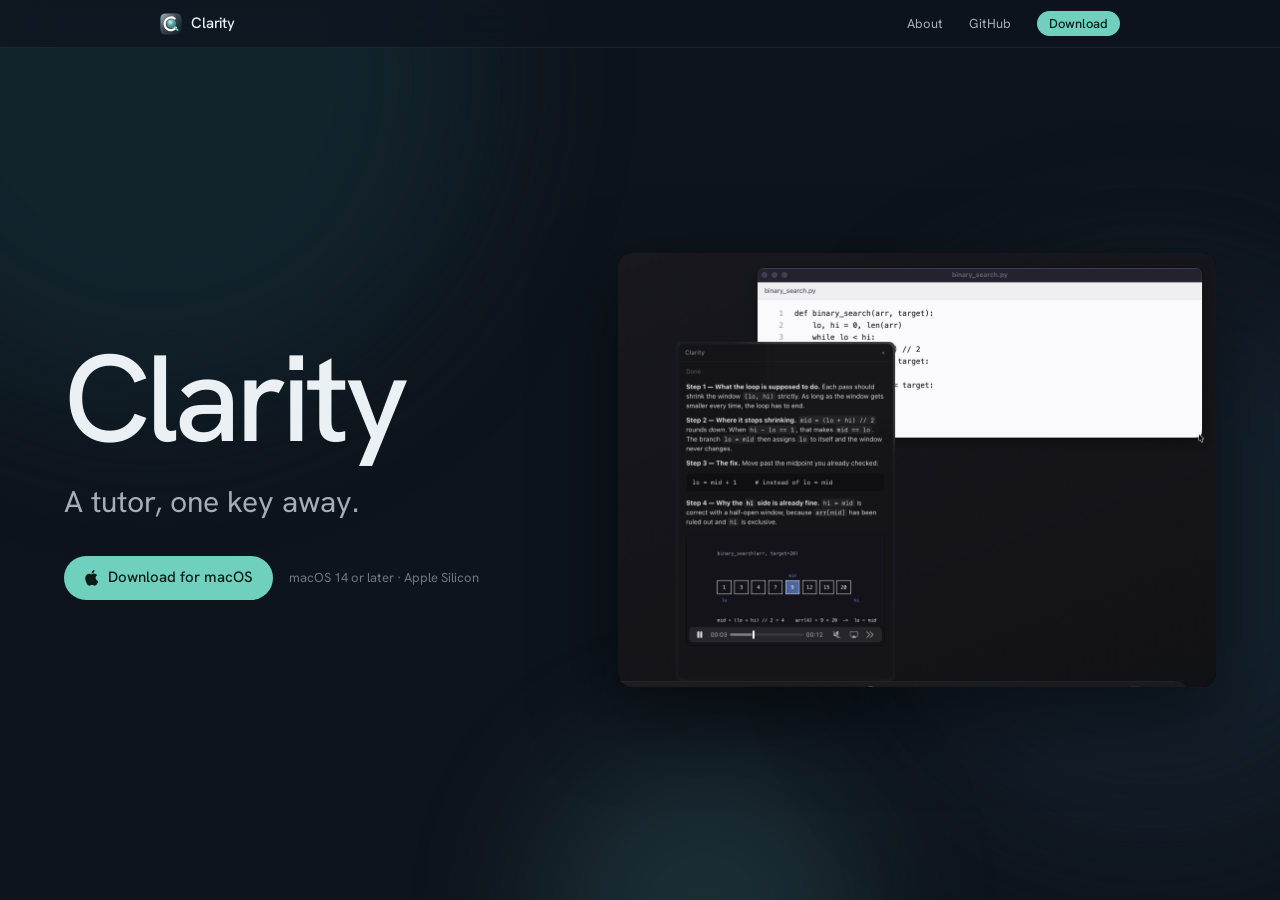
==== index.html @ efa084e9 "Vercel: never cache CSS/JS/HTML immutably; version asset links" ====
<!doctype html>
<html lang="en">
<head>
  <meta charset="utf-8">
  <meta name="viewport" content="width=device-width, initial-scale=1">
  <title>Clarity</title>
  <meta name="description" content="Clarity is a macOS menu-bar app for students. Press ⌘⇧E on any problem on your screen, read a written explanation in seconds, and watch a custom animation a minute later.">
  <meta name="theme-color" content="#0e141c">
  <link rel="canonical" href="https://clarity-web.vercel.app/">
  <meta property="og:type" content="website">
  <meta property="og:title" content="Clarity">
  <meta property="og:description" content="A tutor, one key away.">
  <meta property="og:url" content="https://clarity-web.vercel.app/">
  <meta property="og:image" content="https://clarity-web.vercel.app/assets/og.png">
  <meta property="og:image:width" content="1200">
  <meta property="og:image:height" content="630">
  <meta name="twitter:card" content="summary_large_image">
  <link rel="icon" href="/assets/favicon-32.png" sizes="32x32" type="image/png">
  <link rel="icon" href="/assets/clarity-mark.svg" type="image/svg+xml">
  <link rel="apple-touch-icon" href="/assets/apple-touch-icon.png">
  <link rel="preconnect" href="https://fonts.googleapis.com">
  <link rel="preconnect" href="https://fonts.gstatic.com" crossorigin>
  <link rel="stylesheet" href="https://fonts.googleapis.com/css2?family=Hanken+Grotesk:wght@400;500;600&family=Fragment+Mono&display=swap">
  <link rel="stylesheet" href="/assets/tokens.css?v=4">
  <link rel="stylesheet" href="/assets/site.css?v=4">
</head>
<body>
<div class="bg" aria-hidden="true"><i class="b1"></i><i class="b2"></i><i class="b3"></i></div>

<nav class="bar" aria-label="Primary">
  <div class="bar-in">
    <a class="brand" href="/" data-nav="home">
      <svg viewBox="0 0 100 100" aria-hidden="true">
        <defs>
          <linearGradient id="sq" x1="0" y1="0" x2="1" y2="1"><stop offset="0" stop-color="#a9b4c3"/><stop offset=".45" stop-color="#3a4553"/><stop offset="1" stop-color="#121b26"/></linearGradient>
          <radialGradient id="lens" cx=".38" cy=".32" r=".75"><stop offset="0" stop-color="#cff8e7"/><stop offset=".55" stop-color="#589da1"/><stop offset="1" stop-color="#2f6b72"/></radialGradient>
          <linearGradient id="handle" x1="0" y1="0" x2="1" y2="1"><stop offset="0" stop-color="#8fe3cf"/><stop offset="1" stop-color="#5cc2ad"/></linearGradient>
        </defs>
        <rect x="2" y="2" width="96" height="96" rx="22" fill="url(#sq)"/>
        <circle cx="50" cy="49" r="29" fill="none" stroke="#fff" stroke-width="9.5" stroke-linecap="round" stroke-dasharray="132 60" transform="rotate(38 50 49)"/>
        <line x1="66" y1="64" x2="80" y2="78" stroke="url(#handle)" stroke-width="9" stroke-linecap="round"/>
        <circle cx="52" cy="48" r="18.5" fill="url(#lens)" stroke="#8ddccb" stroke-width="1.6"/>
      </svg>
      Clarity
    </a>
    <div class="links">
      <a href="/about" data-nav="about">About</a>
      <a href="https://github.com/s0hamjain/Clarity">GitHub</a>
      <a class="pill" href="https://github.com/s0hamjain/Clarity/releases/latest">Download</a>
    </div>
  </div>
</nav>

<!-- ============================================================ HOME · one screen -->
<main class="view home" id="view-home">
  <div class="hero">
    <div class="copy">
      <h1 class="wordmark">Clarity</h1>
      <p class="slogan">A tutor, one key away.</p>
      <div class="cta">
        <a class="dl" id="download" href="https://github.com/s0hamjain/Clarity/releases/latest">
          <svg class="apple" viewBox="0 0 17 20" aria-hidden="true"><path fill="currentColor" d="M14.1 10.6c0-2.3 1.9-3.4 2-3.5-1.1-1.6-2.8-1.8-3.4-1.8-1.4-.1-2.8.9-3.5.9-.7 0-1.9-.8-3.1-.8C4 5.4 1.5 7.4 1.5 11.1c0 1.1.2 2.2.6 3.4.5 1.6 2.5 5.4 4.5 5.4 1.1 0 1.8-.7 3.2-.7 1.3 0 2 .7 3.2.7 2.1 0 3.9-3.5 4.4-5.1-2.8-1.3-3.3-3.8-3.3-4.2zM11.9 3.6c.6-.7 1-1.8.9-2.8-.9 0-2 .6-2.6 1.4-.6.7-1.1 1.8-.9 2.8 1 .1 2-.5 2.6-1.4z"/></svg>
          <span class="label">Download for macOS</span>
        </a>
        <span class="note">macOS 14 or later · Apple Silicon</span>
      </div>
    </div>
    <div class="film">
      <video id="film" src="/docs/captures/capture-flow@2x.mp4" poster="/docs/captures/capture-flow-poster@2x.png" muted playsinline loop preload="metadata" aria-label="Clarity capturing a problem and explaining it"></video>
    </div>
  </div>
</main>

<!-- ============================================================ ABOUT · scrolls -->
<main class="view about" id="view-about" hidden>

  <!-- 1 · the real capture, pinned, driven by scroll -->
  <section class="sec dark" id="capture">
    <h2 class="h2 focus">Press <kbd>⌘</kbd><kbd>⇧</kbd><kbd>E</kbd>. Drag a box.</h2>
    <div class="duo">
      <ol class="stepsl" id="cap-steps">
        <li><b>Capture</b><span>Drag a box round the problem. A thumbnail lands in the Spotlight box.</span></li>
        <li><b>Ask</b><span>Type what's confusing you, or just press Enter.</span></li>
        <li><b>Reading</b><span>The result window opens and reads the problem.</span></li>
        <li><b>Explained</b><span>The written explanation, in about eight seconds.</span></li>
        <li><b>Animated</b><span>The animation, about a minute later, in the same window.</span></li>
      </ol>
      <div class="shots" id="shots">
        <img class="shot spot" src="/docs/captures/spotlight-rest@2x.png" width="1360" height="192" alt="The Spotlight box with a thumbnail of the capture">
        <img class="shot spot" src="/docs/captures/spotlight-typed@2x.png" width="1360" height="192" alt="The Spotlight box with a question typed in">
        <img class="shot res" src="/docs/captures/result-status@2x.png" width="880" height="1360" alt="The result window: writing explanation">
        <img class="shot res" src="/docs/captures/result-explanation@2x.png" width="880" height="1360" alt="The result window with the explanation">
        <img class="shot res" src="/docs/captures/result-video@2x.png" width="880" height="1360" alt="The result window with the explanation and the animation">
      </div>
    </div>
  </section>

  <!-- 2 · the backend, animated -->
  <section class="sec light" id="backend">
    <h2 class="h2 focus">What happens next.</h2>
    <div class="duo wide">
      <ol class="stepsl compact" id="be-steps"></ol>
      <div class="flow" id="flow" role="img" aria-label="The screenshot goes to the coordinator, Gemini reads it, MongoDB is checked for a cached answer, Gemini writes the explanation which returns in seconds, then Claude writes animation code for three scenes, Docker renders them, ffmpeg joins them, S3 stores the video and it returns to the window.">
        <svg viewBox="0 0 1000 560" xmlns="http://www.w3.org/2000/svg">
          <defs><marker id="m" viewBox="0 0 10 10" refX="8" refY="5" markerWidth="6" markerHeight="6" orient="auto-start-reverse"><path d="M0 0L10 5L0 10z"/></marker></defs>
          <path class="e" id="e2"  d="M180 110 H300"/>
          <path class="e" id="e3"  d="M440 110 H560"/>
          <path class="e" id="e4"  d="M700 110 H800"/>
          <path class="e" id="e5"  d="M370 150 V270 H560"/>
          <path class="e ret mint" id="e6"  d="M630 230 C630 190, 140 200, 120 150"/>
          <path class="e" id="e7"  d="M370 150 V440 H300"/>
          <path class="e" id="e8"  d="M440 440 H520"/>
          <path class="e" id="e9"  d="M660 440 H720"/>
          <path class="e" id="e10" d="M860 440 H900"/>
          <path class="e ret amber" id="e11" d="M940 400 C940 300, 70 330, 60 150"/>
          <path class="e" id="e12" d="M440 130 C520 190, 780 190, 860 150"/>
          <circle class="pk" id="pk" r="6"/>
          <g class="n" id="n1"><rect x="40" y="70" width="140" height="80" rx="14"/><image href="/assets/icons/apple.svg" x="60" y="86" width="22" height="22"/><text class="t" x="90" y="103">Your Mac</text><text class="s" x="60" y="134">the capture</text></g>
          <g class="n" id="n2"><rect x="300" y="70" width="140" height="80" rx="14"/><image href="/assets/icons/go.svg" x="320" y="88" width="22" height="22"/><text class="t" x="350" y="103">Coordinator</text><text class="s" x="320" y="134">Go · the job</text></g>
          <g class="n" id="n3"><rect x="560" y="70" width="140" height="80" rx="14"/><image href="/assets/icons/googlegemini.svg" x="580" y="86" width="22" height="22"/><text class="t" x="610" y="103">Gemini</text><text class="s" x="580" y="134">reads the image</text></g>
          <g class="n" id="n4"><rect x="800" y="70" width="160" height="80" rx="14"/><image href="/assets/icons/mongodb.svg" x="820" y="86" width="22" height="22"/><text class="t" x="850" y="103">MongoDB</text><text class="s" x="820" y="134">seen before?</text></g>
          <g class="n" id="n5"><rect x="560" y="230" width="140" height="80" rx="14"/><image href="/assets/icons/googlegemini.svg" x="580" y="246" width="22" height="22"/><text class="t" x="610" y="263">Gemini</text><text class="s" x="580" y="294">explains it</text></g>
          <g class="n" id="n7"><rect x="300" y="400" width="140" height="80" rx="14"/><image href="/assets/icons/anthropic.svg" x="320" y="416" width="22" height="22"/><text class="t" x="350" y="433">Claude</text><text class="s" x="320" y="464">writes Manim ×3</text></g>
          <g class="n" id="n8"><rect x="520" y="400" width="140" height="80" rx="14"/><image href="/assets/icons/docker.svg" x="540" y="416" width="22" height="22"/><text class="t" x="570" y="433">Docker</text><text class="s" x="540" y="464">renders scenes</text></g>
          <g class="n" id="n9"><rect x="720" y="400" width="140" height="80" rx="14"/><image href="/assets/icons/ffmpeg.svg" x="740" y="416" width="22" height="22"/><text class="t" x="770" y="433">ffmpeg</text><text class="s" x="740" y="464">joins them</text></g>
          <g class="n" id="n10"><rect x="900" y="400" width="80" height="80" rx="14"/><image href="/assets/icons/amazons3.svg" x="916" y="416" width="22" height="22"/><text class="t" x="946" y="433">S3</text><text class="s" x="916" y="464">stores</text></g>
          <text class="el" id="l6" x="150" y="218">explanation · 8 s</text>
          <text class="el" id="l11" x="440" y="352">video · about a minute</text>
          <text class="el" id="l12" x="600" y="182">remember it</text>
        </svg>
      </div>
    </div>
    <div class="be-status" id="be-status"><span class="dot"></span><span id="be-status-text">Capture</span></div>
  </section>

  <!-- 3 · built with -->
  <section class="sec dark" id="built">
    <h2 class="h2 focus">Built with.</h2>
    <ul class="logos reveal">
      <li><i style="--i:url(/assets/icons/python.svg)"></i>Python</li>
      <li><i style="--i:url(/assets/icons/go.svg)"></i>Go</li>
      <li><i style="--i:url(/assets/icons/fastapi.svg)"></i>FastAPI</li>
      <li><i style="--i:url(/assets/icons/langchain.svg)"></i>LangGraph</li>
      <li><i style="--i:url(/assets/icons/googlegemini.svg)"></i>Gemini</li>
      <li><i style="--i:url(/assets/icons/anthropic.svg)"></i>Claude</li>
      <li><i class="txt">V</i>Voyage AI</li>
      <li><i style="--i:url(/assets/icons/mongodb.svg)"></i>MongoDB Atlas</li>
      <li><i style="--i:url(/assets/icons/docker.svg)"></i>Docker</li>
      <li><i class="txt">M</i>Manim</li>
      <li><i style="--i:url(/assets/icons/ffmpeg.svg)"></i>ffmpeg</li>
      <li><i style="--i:url(/assets/icons/amazons3.svg)"></i>S3</li>
    </ul>
  </section>

  <!-- 4 · source -->
  <section class="sec dark last" id="source">
    <h2 class="h2 focus">Open source.</h2>
    <a class="repo reveal" href="https://github.com/s0hamjain/Clarity"><span class="txt">github.com/s0hamjain/Clarity</span> <span class="arrow" aria-hidden="true">→</span></a>
    <footer class="foot"><a href="/" data-nav="home">Clarity</a><a href="https://github.com/s0hamjain/Clarity/releases">Releases</a></footer>
  </section>
</main>

<script src="/assets/site.js?v=4" defer></script>
</body>
</html>
---- assets/tokens.css ----
/* Clarity identity tokens · v2 (12 Sep 2026)
   Single source of truth for colour, type, shape and motion.
   Documented in brand/IDENTITY.md. The desktop app mirrors the colour and
   motion values in desktop/clarity/ui/shared/base.css; it uses the system
   font, not the web faces (see IDENTITY.md §4). */

:root {
  /* ---- colour · sampled from the app icon */
  --c-ink:        #0e141c;   /* ground · the bottom of the icon's gradient. Never #000. */
  --c-ink-2:      #141c26;   /* raised surface: code blocks, inputs */
  --c-ink-3:      #1b2531;   /* panels, callouts */
  --c-slate:      #3a4553;   /* mid-tone of the icon square */
  --c-haze:       #a9b4c3;   /* top-left of the icon square */
  --c-mist:       #eaf0f4;   /* primary text */
  --c-mist-70:    rgba(234, 240, 244, 0.70);  /* secondary text, slogan */
  --c-mist-45:    rgba(234, 240, 244, 0.45);  /* fine print, labels */
  --c-mist-25:    rgba(234, 240, 244, 0.25);  /* keycap borders */
  --c-line:       rgba(234, 240, 244, 0.10);  /* hairlines */
  --c-line-2:     rgba(234, 240, 244, 0.20);
  --c-mint:       #6fd1bd;   /* THE accent · the magnifier's handle. One button per screen. */
  --c-mint-ink:   #0b1b18;   /* text on mint */
  --c-lens:       #589da1;   /* glass · secondary */
  --c-glass-hi:   #cff8e7;   /* glass highlight · math and emphasis on dark */
  --c-danger:     #ff8a8a;   /* errors only */
  --c-paper:      #f7f5ef;   /* the "problem set" card in demos: warm paper, not white */
  /* ---- light sections (About alternates dark and light) */
  --c-paper-2:    #ffffff;   /* ground of light sections */
  --c-ink-on-paper: #121b26; /* text on light sections */
  --c-mint-on-paper: #3fb39b;/* mint darkened for contrast on white */
  --c-lens-on-paper: #3d8d90;

  /* ---- the app's own window tokens (base.css), used when the site shows the app */
  --app-panel:    rgba(20, 20, 24, 0.92);
  --app-text:     rgba(255, 255, 255, 0.92);
  --app-text-dim: rgba(255, 255, 255, 0.55);
  --app-text-faint: rgba(255, 255, 255, 0.38);
  --app-stroke:   rgba(255, 255, 255, 0.10);
  --app-field:    rgba(255, 255, 255, 0.07);
  --app-radius:   12px;
  --app-shadow:   0 12px 32px rgba(0, 0, 0, 0.45);

  /* ---- type */
  --f-sans:    "Hanken Grotesk", -apple-system, BlinkMacSystemFont, "Helvetica Neue", Arial, sans-serif;
  --f-display: "Hanken Grotesk", -apple-system, BlinkMacSystemFont, "Helvetica Neue", Arial, sans-serif;
  --f-mono:    "Fragment Mono", ui-monospace, "SF Mono", Menlo, monospace;
  --f-math:    "STIX Two Text", "Times New Roman", serif;
  --f-app:     -apple-system, BlinkMacSystemFont, "SF Pro Text", system-ui, sans-serif;  /* inside app-window replicas only */
  --display-stretch: 100%;
  --display-weight: 500;
  --display-track: -0.02em;
  --fs-wordmark: clamp(64px, 8.4vw, 124px);
  --fs-slogan:   clamp(18px, 1.5vw, 22px);   /* Fragment Mono 400 */
  --fs-body:     16px;
  --fs-small:    14px;
  --fs-nav:      13px;                        /* Fragment Mono 400, +0.01em */
  --fs-fine:     12.5px;                      /* Fragment Mono 400, +0.01em */
  --lh-body:     1.5;

  /* ---- shape */
  --r-control:   10px;     /* buttons */
  --r-panel:     12px;     /* app windows, cards */
  --r-glass:     999px;    /* the floating menu */
  --r-icon:      22.37%;   /* macOS icon corner ratio */

  /* ---- motion */
  --ease-out:  cubic-bezier(0.2, 0.7, 0.2, 1);   /* arriving */
  --ease-in:   cubic-bezier(0.6, 0, 0.9, 0.4);   /* leaving */
  --ease-io:   cubic-bezier(0.65, 0, 0.35, 1);   /* moving while on screen */
  --t-tap:     100ms;   /* keycap press */
  --t-hover:   160ms;   /* hover, menu pill */
  --t-spot-in: 180ms;   /* the app's spotlight box arriving (ease-out, scale .96→1) */
  --t-spot-out: 120ms;  /* leaving (ease-in, scale .98) */
  --t-result:  150ms;   /* the app's result window fading in */
  --t-word:    640ms;   /* the wordmark's blur-in */
  --blur-focus: 8px;    /* start radius of any blur-to-focus. Never above 12. */
}
---- assets/site.css ----
/* Clarity website · v3. Apple's rhythm: a headline, one sentence, the product. Tokens in tokens.css. */

* { box-sizing: border-box; }
html { background: var(--c-ink); color-scheme: dark; }
body { margin: 0; min-height: 100dvh; background: var(--c-ink); color: var(--c-mist); font: var(--fs-body) / var(--lh-body) var(--f-sans); -webkit-font-smoothing: antialiased; }
body.locked { overflow: hidden; }
a { color: inherit; text-decoration: none; }
h1, h2, h3, p, ol, ul { margin: 0; }
h1, h2, h3 { text-wrap: balance; }
img, svg, video { max-width: 100%; }
kbd { font: 400 .78em/1 var(--f-mono); padding: .3em .45em; border: 1px solid currentColor; border-bottom-width: 2px; border-radius: 5px; opacity: .85; vertical-align: .08em; }
:focus-visible { outline: 2px solid var(--c-mint); outline-offset: 3px; border-radius: 6px; }
.view[hidden] { display: none; }

/* ---- background: three out-of-focus shapes, parallax by pointer (home) or scroll (about) */
.bg { position: fixed; inset: 0; z-index: 0; pointer-events: none; overflow: hidden; }
.bg i { position: absolute; border-radius: 50%; filter: blur(70px); opacity: .55; will-change: transform; transform: translate3d(var(--x, 0px), var(--y, 0px), 0); }
.bg .b1 { width: 52vw; height: 52vw; left: -14vw; top: -20vw; background: #16303a; }
.bg .b2 { width: 44vw; height: 44vw; right: -12vw; top: 30vh; background: #1a2b3a; }
.bg .b3 { width: 26vw; height: 26vw; left: 42vw; bottom: -14vw; background: rgba(88,157,161,.35); }
.view { position: relative; z-index: 1; }

/* ---- the bar: Apple's thin translucent nav */
.bar { position: fixed; top: 0; left: 0; right: 0; z-index: 10; height: 48px; background: rgba(14,20,28,.72); backdrop-filter: blur(20px) saturate(1.6); -webkit-backdrop-filter: blur(20px) saturate(1.6); border-bottom: 1px solid rgba(255,255,255,.06); }
.bar-in { max-width: 1000px; margin-inline: auto; height: 100%; padding: 0 20px; display: flex; align-items: center; justify-content: space-between; }
.brand { display: flex; align-items: center; gap: 9px; font: 500 15px/1 var(--f-sans); letter-spacing: -.01em; color: var(--c-mist); }
.brand svg { width: 22px; height: 22px; border-radius: 5px; display: block; }
.links { display: flex; align-items: center; gap: 26px; font: 400 13px/1 var(--f-sans); color: var(--c-mist-70); }
.links a:hover, .links a[aria-current="page"] { color: var(--c-mist); }
.links .pill { color: var(--c-mint-ink); background: var(--c-mint); padding: 6px 12px; border-radius: 999px; font-weight: 500; }
.links .pill:hover { color: var(--c-mint-ink); filter: brightness(1.05); }

/* ---- shared type */
.h2 { font-family: var(--f-display); font-weight: 500; font-size: clamp(32px, 4.4vw, 52px); letter-spacing: -.03em; line-height: 1.05; text-align: center; }
.h2 kbd { font-size: .42em; vertical-align: .35em; margin: 0 .04em; }
.line { margin: 18px auto 0; max-width: 40ch; text-align: center; font-size: clamp(17px, 1.6vw, 21px); line-height: 1.4; color: var(--c-mist-70); text-wrap: balance; }
.line.small { font-size: 14px; margin-top: 28px; color: var(--c-mist-45); }
.line a { color: var(--c-mint); }

/* ================================================================ HOME */
.hero { height: 100dvh; display: grid; grid-template-columns: minmax(0, .9fr) minmax(0, 1.1fr); align-items: center; gap: clamp(28px, 5vw, 72px); padding: 80px clamp(20px, 5vw, 72px) 40px; max-width: 1360px; margin-inline: auto; }
.copy { display: grid; justify-items: start; }
.wordmark { font-family: var(--f-display); font-weight: 500; font-size: clamp(72px, 9.6vw, 136px); letter-spacing: -.04em; line-height: .95; }
.slogan { margin-top: 22px; font-size: clamp(23px, 2.35vw, 30px); color: var(--c-mist-70); }
.cta { margin-top: 32px; display: flex; align-items: center; gap: 16px; flex-wrap: wrap; }
.dl { display: inline-flex; align-items: center; gap: 10px; height: 44px; padding: 0 20px; border-radius: 999px; background: var(--c-mint); color: var(--c-mint-ink); font: 500 15px/1 var(--f-sans); transition: transform 120ms var(--ease-out), filter 120ms; }
.dl:hover { filter: brightness(1.05); }
.dl:active { transform: scale(.97); }
.dl .apple { width: 14px; height: 17px; }
.dl.is-going { background: var(--c-ink-3); color: var(--c-mist); }
.note { font-size: 13px; color: var(--c-mist-45); }
.film { width: 100%; min-height: 0; display: flex; justify-content: center; align-items: center; max-height: calc(100dvh - 120px); }
.film video { display: block; width: 100%; height: auto; max-height: calc(100dvh - 120px); object-fit: contain; border-radius: 14px; background: #000; box-shadow: 0 30px 80px rgba(0,0,0,.5); }
@media (max-width: 860px) { .hero { height: auto; min-height: 100dvh; grid-template-columns: 1fr; align-content: start; padding-top: 84px; gap: 28px; } body.locked { overflow: auto; } }

/* ---- boot: the word focuses in alone, then the sentence, the button, the film. Every full load. */
.boot .wordmark { animation: focus-word 1100ms var(--ease-out) 0ms both; will-change: filter, transform, opacity; }
.boot .slogan { animation: focus 520ms var(--ease-out) 700ms both; }
.boot .cta { animation: focus 480ms var(--ease-out) 860ms both; }
.boot .film { animation: film-in 900ms var(--ease-out) 1000ms both; }
.boot .bar { animation: appear 500ms var(--ease-out) 1000ms both; }
@keyframes focus { from { opacity: 0; filter: blur(var(--blur-focus)); transform: translateY(8px); } 60% { opacity: 1; } to { opacity: 1; filter: blur(0); transform: none; } }
/* the word itself: visibly out of focus first, then sharp, like a lens finding it */
@keyframes focus-word { from { opacity: .35; filter: blur(18px); transform: scale(1.04); } 45% { opacity: 1; } to { opacity: 1; filter: blur(0); transform: none; } }
@keyframes film-in { from { opacity: 0; transform: translateY(24px) scale(.985); } to { opacity: 1; transform: none; } }
@keyframes appear { from { opacity: 0; } to { opacity: 1; } }

/* ================================================================ ABOUT */
.about { padding-top: 48px; }
.sec { padding: clamp(72px, 10vh, 120px) clamp(16px, 4vw, 48px); }
.sec.dark { background: transparent; color: var(--c-mist); }
.sec.light { background: var(--c-paper-2); color: var(--c-ink-on-paper); --c-mist: var(--c-ink-on-paper); --c-mist-70: rgba(18,27,38,.72); --c-mist-45: rgba(18,27,38,.5); --c-mint: var(--c-mint-on-paper); }
.sec.last { padding-bottom: 40px; }
.focus { opacity: 0; filter: blur(8px); transform: translateY(8px); transition: opacity 640ms var(--ease-out), filter 640ms var(--ease-out), transform 640ms var(--ease-out); }
.focus.in { opacity: 1; filter: blur(0); transform: none; }
.line.focus { transition-delay: 160ms; }
.reveal > * { opacity: 0; transform: translateY(14px); transition: opacity 560ms var(--ease-out), transform 560ms var(--ease-out); }
.reveal.in > * { opacity: 1; transform: none; }
.reveal.in > *:nth-child(2) { transition-delay: 60ms; } .reveal.in > *:nth-child(3) { transition-delay: 120ms; } .reveal.in > *:nth-child(4) { transition-delay: 180ms; }
.reveal.in > *:nth-child(5) { transition-delay: 240ms; } .reveal.in > *:nth-child(6) { transition-delay: 300ms; } .reveal.in > *:nth-child(7) { transition-delay: 360ms; } .reveal.in > *:nth-child(8) { transition-delay: 420ms; }
.reveal.in > *:nth-child(9) { transition-delay: 480ms; } .reveal.in > *:nth-child(10) { transition-delay: 540ms; } .reveal.in > *:nth-child(11) { transition-delay: 600ms; } .reveal.in > *:nth-child(12) { transition-delay: 660ms; }


/* 1 · the real captures */
.shots { position: relative; width: 100%; height: min(60vh, 560px); }
.shot { position: absolute; left: 50%; top: 50%; transform: translate(-50%, -50%) scale(.98); opacity: 0; transition: opacity 420ms var(--ease-out), transform 420ms var(--ease-out); filter: drop-shadow(0 30px 60px rgba(0,0,0,.5)); }
.shot.spot { width: min(100%, 680px); height: auto; }
.shot.res { width: auto; height: 100%; }
.shot.on { opacity: 1; transform: translate(-50%, -50%); }

/* 2 · the backend */
.flow { width: 100%; }
.flow svg { display: block; width: 100%; height: auto; overflow: visible; }
.flow .n rect { fill: #fff; stroke: rgba(18,27,38,.14); stroke-width: 1.2; transition: stroke 300ms; }
.flow .n .t { font: 500 15px var(--f-sans); fill: var(--c-ink-on-paper); }
.flow .n .s { font: 400 11px var(--f-mono); fill: rgba(18,27,38,.55); }
.flow .n image { opacity: .85; }
.flow .n.done rect { stroke: rgba(18,27,38,.3); }
.flow .n.on rect { stroke: var(--c-mint-on-paper); stroke-width: 2; }
.flow .e { fill: none; stroke: rgba(18,27,38,.16); stroke-width: 1.5; marker-end: url(#m); transition: stroke 300ms; }
.flow marker path { fill: rgba(18,27,38,.35); }
.flow .e.on { stroke: rgba(18,27,38,.55); }
.flow .e.ret { stroke-dasharray: 5 6; }
.flow .e.ret.mint.on { stroke: var(--c-mint-on-paper); } .flow .e.ret.amber.on { stroke: #b5820e; }
.flow .el { font: 400 12px var(--f-mono); fill: rgba(18,27,38,.5); opacity: 0; transition: opacity 300ms; }
.flow .el.on { opacity: 1; }
.flow .pk { fill: var(--c-ink-on-paper); opacity: 0; offset-rotate: 0deg; }
.flow .pk.go { opacity: 1; offset-path: var(--path); animation: travel 800ms var(--ease-io) both; }
.flow .pk.mint { fill: var(--c-mint-on-paper); } .flow .pk.amber { fill: #b5820e; }
@keyframes travel { from { offset-distance: 0%; } to { offset-distance: 100%; } }
.be-status { margin-top: 22px; justify-self: center; display: inline-flex; align-items: center; gap: 8px; font: 400 13px var(--f-mono); color: rgba(18,27,38,.6); }
.be-status .dot { width: 6px; height: 6px; border-radius: 50%; background: var(--c-mint-on-paper); animation: pulse 1.4s ease-in-out infinite; }
.be-status.done .dot { animation: none; opacity: .5; }
@keyframes pulse { 0%,100% { opacity: .25 } 50% { opacity: 1 } }

/* 3 · built with */
.logos { list-style: none; margin: 40px auto 0; padding: 0; max-width: 1000px; display: grid; grid-template-columns: repeat(6, minmax(0, 1fr)); gap: 24px 12px; text-align: center; font: 400 13px var(--f-sans); color: var(--c-mist-70); }
@media (max-width: 720px) { .logos { grid-template-columns: repeat(3, 1fr); } }
.logos li { display: grid; justify-items: center; gap: 12px; }
.logos i { display: block; width: 34px; height: 34px; background: var(--c-mist); -webkit-mask: var(--i) center / contain no-repeat; mask: var(--i) center / contain no-repeat; opacity: .9; }
.logos i.txt { background: none; -webkit-mask: none; mask: none; font: 500 20px/32px var(--f-display); font-style: normal; color: var(--c-mist); border: 1px solid var(--c-line-2); border-radius: 8px; }


/* 4 · source */
.repo { display: block; margin: 28px auto 0; text-align: center; font: 500 clamp(18px, 2.4vw, 28px)/1.2 var(--f-sans); letter-spacing: -.01em; color: var(--c-mist); }
.repo .arrow { color: var(--c-mint); display: inline-block; transition: transform 240ms var(--ease-out); }
.repo:hover .arrow { transform: translateX(.2em); }
.foot { margin-top: 72px; display: flex; justify-content: center; gap: 28px; font: 400 12.5px var(--f-sans); color: var(--c-mist-45); }
.foot a:hover { color: var(--c-mist); }

@media (prefers-reduced-motion: reduce) {
  *, *::before, *::after { animation-duration: .001ms !important; animation-delay: 0ms !important; transition-duration: .001ms !important; }
  .focus, .reveal > * { opacity: 1; filter: none; transform: none; }
}

/* ---- side-by-side sections: the step list and the animation */
.sec { display: grid; justify-items: center; }
.duo { margin-top: 44px; width: min(100%, 1100px); display: grid; grid-template-columns: minmax(0, 300px) minmax(0, 1fr); gap: clamp(24px, 4vw, 56px); align-items: center; }
.duo.wide { grid-template-columns: minmax(0, 260px) minmax(0, 1fr); align-items: start; }
@media (max-width: 860px) { .duo, .duo.wide { grid-template-columns: 1fr; } }
.stepsl { list-style: none; margin: 0; padding: 0; display: grid; gap: 2px; }
.stepsl li { padding: 12px 14px; border-radius: 10px; cursor: pointer; display: grid; gap: 3px; opacity: .45; transition: opacity 260ms var(--ease-out), background 260ms; }
.stepsl li.on { opacity: 1; background: rgba(255,255,255,.06); }
.sec.light .stepsl li.on { background: rgba(18,27,38,.05); }
.stepsl b { font: 500 15px/1.3 var(--f-sans); letter-spacing: -.01em; }
.stepsl span { font: 400 13.5px/1.45 var(--f-sans); color: var(--c-mist-70); }
.stepsl li.on b::before { content: ""; display: inline-block; width: 6px; height: 6px; border-radius: 50%; background: var(--c-mint); margin-right: 9px; vertical-align: 2px; }
.be-status { grid-column: 1 / -1; }
.stepsl.compact { gap: 0; }
.stepsl.compact li { padding: 8px 12px; }
.stepsl.compact li span { display: none; }
.stepsl.compact li.on span { display: block; }
.stepsl.compact b { font-size: 14px; }
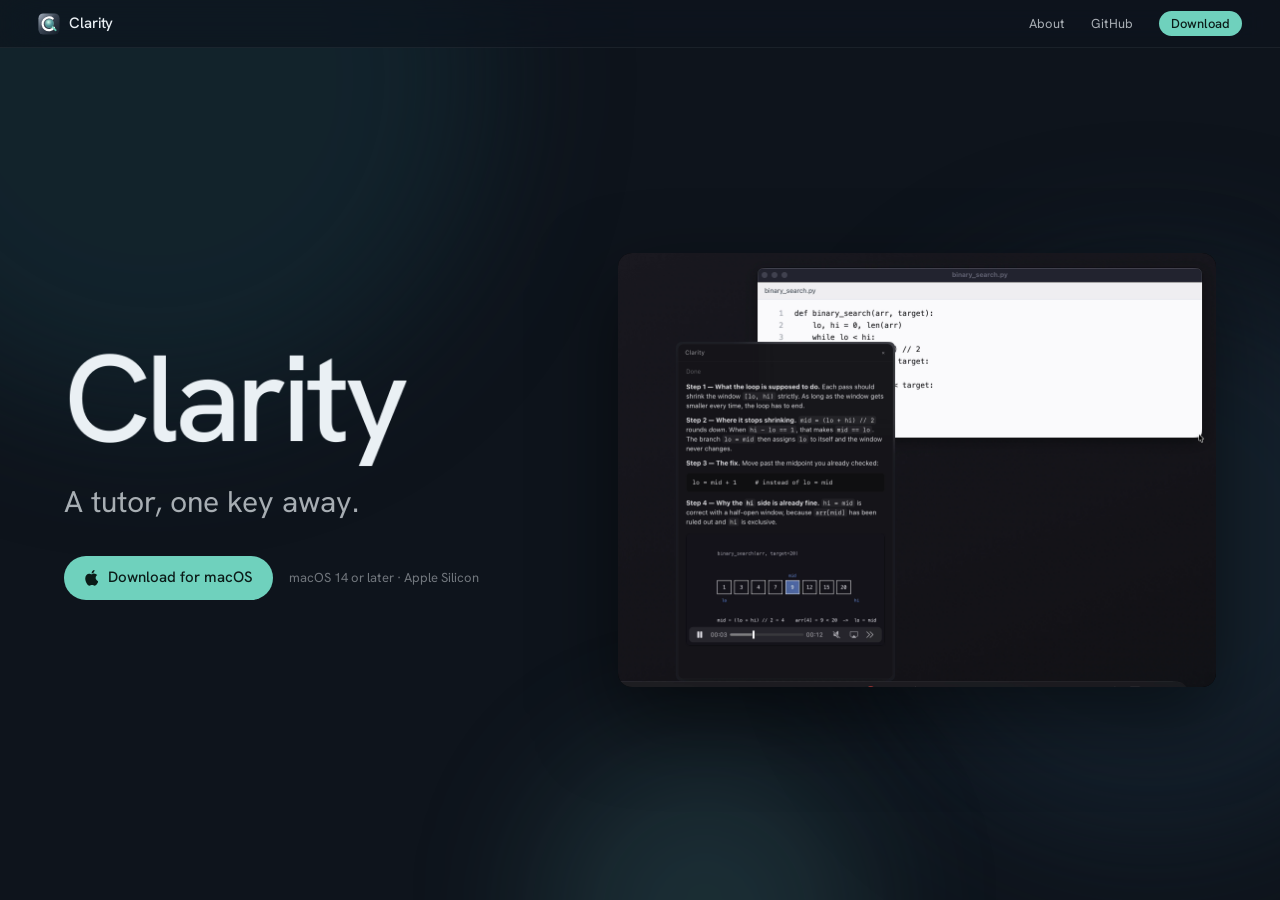
==== commit 0bf82b8f: "Bar: brand at the far left, links at the far right" ====
--- a/index.html
+++ b/index.html
@@ -21,8 +21,8 @@
   <link rel="preconnect" href="https://fonts.googleapis.com">
   <link rel="preconnect" href="https://fonts.gstatic.com" crossorigin>
   <link rel="stylesheet" href="https://fonts.googleapis.com/css2?family=Hanken+Grotesk:wght@400;500;600&family=Fragment+Mono&display=swap">
-  <link rel="stylesheet" href="/assets/tokens.css?v=4">
-  <link rel="stylesheet" href="/assets/site.css?v=4">
+  <link rel="stylesheet" href="/assets/tokens.css?v=7">
+  <link rel="stylesheet" href="/assets/site.css?v=7">
 </head>
 <body>
 <div class="bg" aria-hidden="true"><i class="b1"></i><i class="b2"></i><i class="b3"></i></div>
@@ -46,7 +46,7 @@
     <div class="links">
       <a href="/about" data-nav="about">About</a>
       <a href="https://github.com/s0hamjain/Clarity">GitHub</a>
-      <a class="pill" href="https://github.com/s0hamjain/Clarity/releases/latest">Download</a>
+      <a class="pill" href="https://github.com/s0hamjain/Clarity/releases/latest/download/Clarity.dmg">Download</a>
     </div>
   </div>
 </nav>
@@ -58,7 +58,7 @@
       <h1 class="wordmark">Clarity</h1>
       <p class="slogan">A tutor, one key away.</p>
       <div class="cta">
-        <a class="dl" id="download" href="https://github.com/s0hamjain/Clarity/releases/latest">
+        <a class="dl" id="download" href="https://github.com/s0hamjain/Clarity/releases/latest/download/Clarity.dmg">
           <svg class="apple" viewBox="0 0 17 20" aria-hidden="true"><path fill="currentColor" d="M14.1 10.6c0-2.3 1.9-3.4 2-3.5-1.1-1.6-2.8-1.8-3.4-1.8-1.4-.1-2.8.9-3.5.9-.7 0-1.9-.8-3.1-.8C4 5.4 1.5 7.4 1.5 11.1c0 1.1.2 2.2.6 3.4.5 1.6 2.5 5.4 4.5 5.4 1.1 0 1.8-.7 3.2-.7 1.3 0 2 .7 3.2.7 2.1 0 3.9-3.5 4.4-5.1-2.8-1.3-3.3-3.8-3.3-4.2zM11.9 3.6c.6-.7 1-1.8.9-2.8-.9 0-2 .6-2.6 1.4-.6.7-1.1 1.8-.9 2.8 1 .1 2-.5 2.6-1.4z"/></svg>
           <span class="label">Download for macOS</span>
         </a>
@@ -160,6 +160,6 @@
   </section>
 </main>
 
-<script src="/assets/site.js?v=4" defer></script>
+<script src="/assets/site.js?v=7" defer></script>
 </body>
 </html>
--- a/assets/site.css
+++ b/assets/site.css
@@ -22,7 +22,7 @@
 
 /* ---- the bar: Apple's thin translucent nav */
 .bar { position: fixed; top: 0; left: 0; right: 0; z-index: 10; height: 48px; background: rgba(14,20,28,.72); backdrop-filter: blur(20px) saturate(1.6); -webkit-backdrop-filter: blur(20px) saturate(1.6); border-bottom: 1px solid rgba(255,255,255,.06); }
-.bar-in { max-width: 1000px; margin-inline: auto; height: 100%; padding: 0 20px; display: flex; align-items: center; justify-content: space-between; }
+.bar-in { width: 100%; height: 100%; padding: 0 clamp(20px, 3vw, 40px); display: flex; align-items: center; justify-content: space-between; }
 .brand { display: flex; align-items: center; gap: 9px; font: 500 15px/1 var(--f-sans); letter-spacing: -.01em; color: var(--c-mist); }
 .brand svg { width: 22px; height: 22px; border-radius: 5px; display: block; }
 .links { display: flex; align-items: center; gap: 26px; font: 400 13px/1 var(--f-sans); color: var(--c-mist-70); }
@@ -54,11 +54,11 @@
 @media (max-width: 860px) { .hero { height: auto; min-height: 100dvh; grid-template-columns: 1fr; align-content: start; padding-top: 84px; gap: 28px; } body.locked { overflow: auto; } }
 
 /* ---- boot: the word focuses in alone, then the sentence, the button, the film. Every full load. */
-.boot .wordmark { animation: focus-word 1100ms var(--ease-out) 0ms both; will-change: filter, transform, opacity; }
-.boot .slogan { animation: focus 520ms var(--ease-out) 700ms both; }
-.boot .cta { animation: focus 480ms var(--ease-out) 860ms both; }
-.boot .film { animation: film-in 900ms var(--ease-out) 1000ms both; }
-.boot .bar { animation: appear 500ms var(--ease-out) 1000ms both; }
+.boot .wordmark { animation: focus-word 800ms var(--ease-out) 0ms both; will-change: filter, transform, opacity; }
+.boot .slogan { animation: focus 420ms var(--ease-out) 460ms both; }
+.boot .cta { animation: focus 400ms var(--ease-out) 580ms both; }
+.boot .film { animation: film-in 700ms var(--ease-out) 680ms both; }
+.boot .bar { animation: appear 400ms var(--ease-out) 680ms both; }
 @keyframes focus { from { opacity: 0; filter: blur(var(--blur-focus)); transform: translateY(8px); } 60% { opacity: 1; } to { opacity: 1; filter: blur(0); transform: none; } }
 /* the word itself: visibly out of focus first, then sharp, like a lens finding it */
 @keyframes focus-word { from { opacity: .35; filter: blur(18px); transform: scale(1.04); } 45% { opacity: 1; } to { opacity: 1; filter: blur(0); transform: none; } }
@@ -71,10 +71,10 @@
 .sec.dark { background: transparent; color: var(--c-mist); }
 .sec.light { background: var(--c-paper-2); color: var(--c-ink-on-paper); --c-mist: var(--c-ink-on-paper); --c-mist-70: rgba(18,27,38,.72); --c-mist-45: rgba(18,27,38,.5); --c-mint: var(--c-mint-on-paper); }
 .sec.last { padding-bottom: 40px; }
-.focus { opacity: 0; filter: blur(8px); transform: translateY(8px); transition: opacity 640ms var(--ease-out), filter 640ms var(--ease-out), transform 640ms var(--ease-out); }
+.focus { opacity: 0; filter: blur(8px); transform: translateY(8px); transition: opacity 480ms var(--ease-out), filter 480ms var(--ease-out), transform 480ms var(--ease-out); }
 .focus.in { opacity: 1; filter: blur(0); transform: none; }
-.line.focus { transition-delay: 160ms; }
-.reveal > * { opacity: 0; transform: translateY(14px); transition: opacity 560ms var(--ease-out), transform 560ms var(--ease-out); }
+.line.focus { transition-delay: 100ms; }
+.reveal > * { opacity: 0; transform: translateY(14px); transition: opacity 420ms var(--ease-out), transform 420ms var(--ease-out); }
 .reveal.in > * { opacity: 1; transform: none; }
 .reveal.in > *:nth-child(2) { transition-delay: 60ms; } .reveal.in > *:nth-child(3) { transition-delay: 120ms; } .reveal.in > *:nth-child(4) { transition-delay: 180ms; }
 .reveal.in > *:nth-child(5) { transition-delay: 240ms; } .reveal.in > *:nth-child(6) { transition-delay: 300ms; } .reveal.in > *:nth-child(7) { transition-delay: 360ms; } .reveal.in > *:nth-child(8) { transition-delay: 420ms; }
@@ -83,7 +83,7 @@
 
 /* 1 · the real captures */
 .shots { position: relative; width: 100%; height: min(60vh, 560px); }
-.shot { position: absolute; left: 50%; top: 50%; transform: translate(-50%, -50%) scale(.98); opacity: 0; transition: opacity 420ms var(--ease-out), transform 420ms var(--ease-out); filter: drop-shadow(0 30px 60px rgba(0,0,0,.5)); }
+.shot { position: absolute; left: 50%; top: 50%; transform: translate(-50%, -50%) scale(.98); opacity: 0; transition: opacity 300ms var(--ease-out), transform 300ms var(--ease-out); filter: drop-shadow(0 30px 60px rgba(0,0,0,.5)); }
 .shot.spot { width: min(100%, 680px); height: auto; }
 .shot.res { width: auto; height: 100%; }
 .shot.on { opacity: 1; transform: translate(-50%, -50%); }
@@ -105,7 +105,7 @@
 .flow .el { font: 400 12px var(--f-mono); fill: rgba(18,27,38,.5); opacity: 0; transition: opacity 300ms; }
 .flow .el.on { opacity: 1; }
 .flow .pk { fill: var(--c-ink-on-paper); opacity: 0; offset-rotate: 0deg; }
-.flow .pk.go { opacity: 1; offset-path: var(--path); animation: travel 800ms var(--ease-io) both; }
+.flow .pk.go { opacity: 1; offset-path: var(--path); animation: travel 600ms var(--ease-io) both; }
 .flow .pk.mint { fill: var(--c-mint-on-paper); } .flow .pk.amber { fill: #b5820e; }
 @keyframes travel { from { offset-distance: 0%; } to { offset-distance: 100%; } }
 .be-status { margin-top: 22px; justify-self: center; display: inline-flex; align-items: center; gap: 8px; font: 400 13px var(--f-mono); color: rgba(18,27,38,.6); }
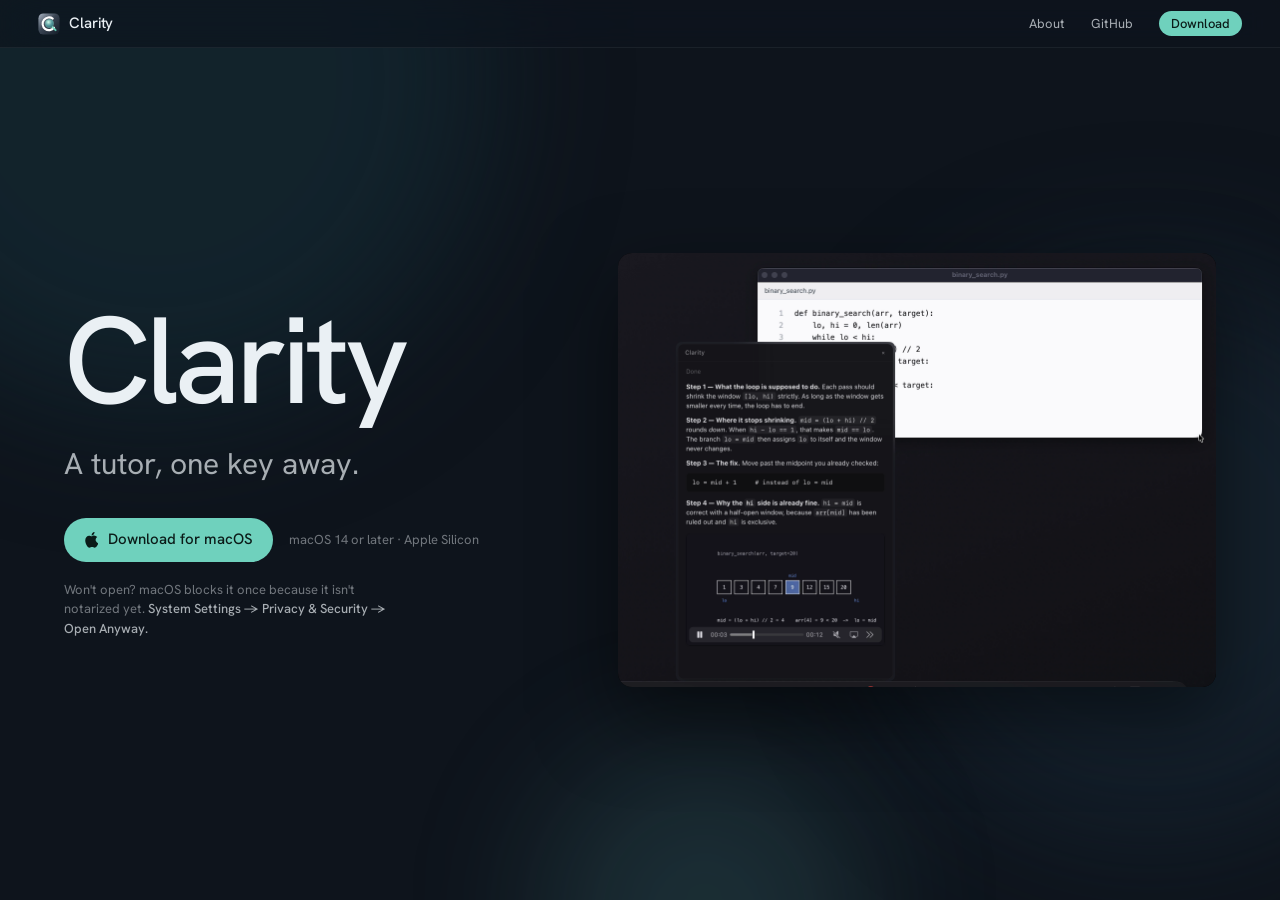
==== commit 88cbd693: "First-launch note, live version and size, privacy line, new social preview" ====
--- a/index.html
+++ b/index.html
@@ -21,8 +21,8 @@
   <link rel="preconnect" href="https://fonts.googleapis.com">
   <link rel="preconnect" href="https://fonts.gstatic.com" crossorigin>
   <link rel="stylesheet" href="https://fonts.googleapis.com/css2?family=Hanken+Grotesk:wght@400;500;600&family=Fragment+Mono&display=swap">
-  <link rel="stylesheet" href="/assets/tokens.css?v=7">
-  <link rel="stylesheet" href="/assets/site.css?v=7">
+  <link rel="stylesheet" href="/assets/tokens.css?v=8">
+  <link rel="stylesheet" href="/assets/site.css?v=8">
 </head>
 <body>
 <div class="bg" aria-hidden="true"><i class="b1"></i><i class="b2"></i><i class="b3"></i></div>
@@ -62,8 +62,9 @@
           <svg class="apple" viewBox="0 0 17 20" aria-hidden="true"><path fill="currentColor" d="M14.1 10.6c0-2.3 1.9-3.4 2-3.5-1.1-1.6-2.8-1.8-3.4-1.8-1.4-.1-2.8.9-3.5.9-.7 0-1.9-.8-3.1-.8C4 5.4 1.5 7.4 1.5 11.1c0 1.1.2 2.2.6 3.4.5 1.6 2.5 5.4 4.5 5.4 1.1 0 1.8-.7 3.2-.7 1.3 0 2 .7 3.2.7 2.1 0 3.9-3.5 4.4-5.1-2.8-1.3-3.3-3.8-3.3-4.2zM11.9 3.6c.6-.7 1-1.8.9-2.8-.9 0-2 .6-2.6 1.4-.6.7-1.1 1.8-.9 2.8 1 .1 2-.5 2.6-1.4z"/></svg>
           <span class="label">Download for macOS</span>
         </a>
-        <span class="note">macOS 14 or later · Apple Silicon</span>
+        <span class="note" id="rel-note">macOS 14 or later · Apple Silicon</span>
       </div>
+      <p class="firstrun">Won't open? macOS blocks it once because it isn't notarized yet. <b>System Settings → Privacy &amp; Security → Open Anyway.</b></p>
     </div>
     <div class="film">
       <video id="film" src="/docs/captures/capture-flow@2x.mp4" poster="/docs/captures/capture-flow-poster@2x.png" muted playsinline loop preload="metadata" aria-label="Clarity capturing a problem and explaining it"></video>
@@ -77,6 +78,7 @@
   <!-- 1 · the real capture, pinned, driven by scroll -->
   <section class="sec dark" id="capture">
     <h2 class="h2 focus">Press <kbd>⌘</kbd><kbd>⇧</kbd><kbd>E</kbd>. Drag a box.</h2>
+    <p class="line focus">Only the box you draw leaves your Mac. Your recents stay on it.</p>
     <div class="duo">
       <ol class="stepsl" id="cap-steps">
         <li><b>Capture</b><span>Drag a box round the problem. A thumbnail lands in the Spotlight box.</span></li>
@@ -160,6 +162,6 @@
   </section>
 </main>
 
-<script src="/assets/site.js?v=7" defer></script>
+<script src="/assets/site.js?v=8" defer></script>
 </body>
 </html>
--- a/assets/site.css
+++ b/assets/site.css
@@ -49,6 +49,8 @@
 .dl .apple { width: 14px; height: 17px; }
 .dl.is-going { background: var(--c-ink-3); color: var(--c-mist); }
 .note { font-size: 13px; color: var(--c-mist-45); }
+.firstrun { margin-top: 18px; max-width: 46ch; font-size: 13px; line-height: 1.5; color: var(--c-mist-45); }
+.firstrun b { font-weight: 500; color: var(--c-mist-70); }
 .film { width: 100%; min-height: 0; display: flex; justify-content: center; align-items: center; max-height: calc(100dvh - 120px); }
 .film video { display: block; width: 100%; height: auto; max-height: calc(100dvh - 120px); object-fit: contain; border-radius: 14px; background: #000; box-shadow: 0 30px 80px rgba(0,0,0,.5); }
 @media (max-width: 860px) { .hero { height: auto; min-height: 100dvh; grid-template-columns: 1fr; align-content: start; padding-top: 84px; gap: 28px; } body.locked { overflow: auto; } }
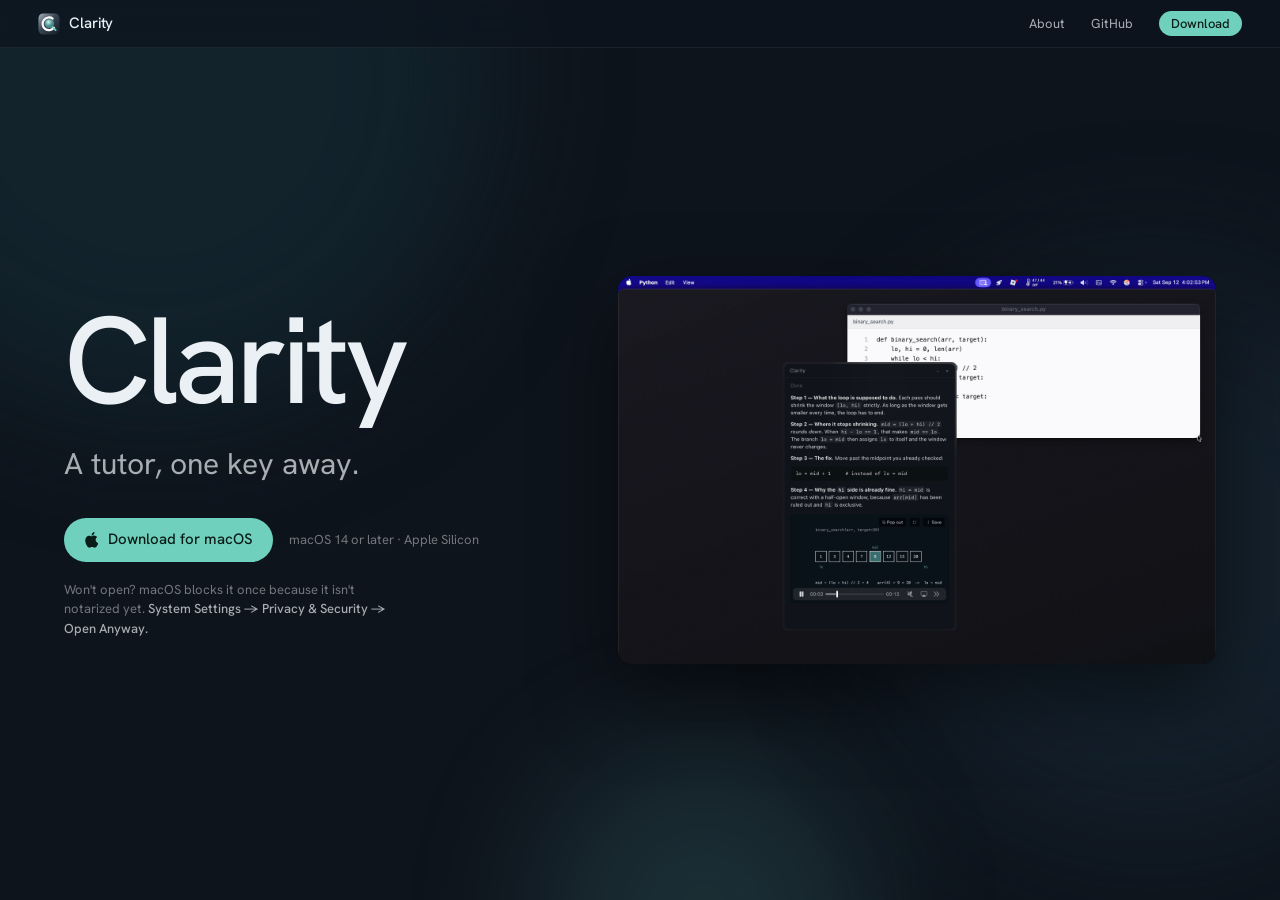
==== commit b74f4213: "Hero and About updated to the current app UI New recording and window captures from the shipped buil" ====
--- a/index.html
+++ b/index.html
@@ -21,8 +21,8 @@
   <link rel="preconnect" href="https://fonts.googleapis.com">
   <link rel="preconnect" href="https://fonts.gstatic.com" crossorigin>
   <link rel="stylesheet" href="https://fonts.googleapis.com/css2?family=Hanken+Grotesk:wght@400;500;600&family=Fragment+Mono&display=swap">
-  <link rel="stylesheet" href="/assets/tokens.css?v=8">
-  <link rel="stylesheet" href="/assets/site.css?v=8">
+  <link rel="stylesheet" href="/assets/tokens.css?v=10">
+  <link rel="stylesheet" href="/assets/site.css?v=10">
 </head>
 <body>
 <div class="bg" aria-hidden="true"><i class="b1"></i><i class="b2"></i><i class="b3"></i></div>
@@ -81,11 +81,11 @@
     <p class="line focus">Only the box you draw leaves your Mac. Your recents stay on it.</p>
     <div class="duo">
       <ol class="stepsl" id="cap-steps">
-        <li><b>Capture</b><span>Drag a box round the problem. A thumbnail lands in the Spotlight box.</span></li>
-        <li><b>Ask</b><span>Type what's confusing you, or just press Enter.</span></li>
-        <li><b>Reading</b><span>The result window opens and reads the problem.</span></li>
+        <li><b>Capture</b><span>The screen edge glows while Clarity listens. Drag a box round the problem.</span></li>
+        <li><b>Ask</b><span>What's confusing you? Pick Tutor or Answer, then Enter.</span></li>
+        <li><b>Reading</b><span>The result window opens. Reading, then writing.</span></li>
         <li><b>Explained</b><span>The written explanation, in about eight seconds.</span></li>
-        <li><b>Animated</b><span>The animation, about a minute later, in the same window.</span></li>
+        <li><b>Animated</b><span>The animation, about a minute later. Pop it out, go full screen, or save it.</span></li>
       </ol>
       <div class="shots" id="shots">
         <img class="shot spot" src="/docs/captures/spotlight-rest@2x.png" width="1360" height="192" alt="The Spotlight box with a thumbnail of the capture">
@@ -162,6 +162,6 @@
   </section>
 </main>
 
-<script src="/assets/site.js?v=8" defer></script>
+<script src="/assets/site.js?v=10" defer></script>
 </body>
 </html>
--- a/assets/site.css
+++ b/assets/site.css
@@ -59,6 +59,7 @@
 .boot .wordmark { animation: focus-word 800ms var(--ease-out) 0ms both; will-change: filter, transform, opacity; }
 .boot .slogan { animation: focus 420ms var(--ease-out) 460ms both; }
 .boot .cta { animation: focus 400ms var(--ease-out) 580ms both; }
+.boot .firstrun { animation: appear 400ms var(--ease-out) 760ms both; }
 .boot .film { animation: film-in 700ms var(--ease-out) 680ms both; }
 .boot .bar { animation: appear 400ms var(--ease-out) 680ms both; }
 @keyframes focus { from { opacity: 0; filter: blur(var(--blur-focus)); transform: translateY(8px); } 60% { opacity: 1; } to { opacity: 1; filter: blur(0); transform: none; } }
